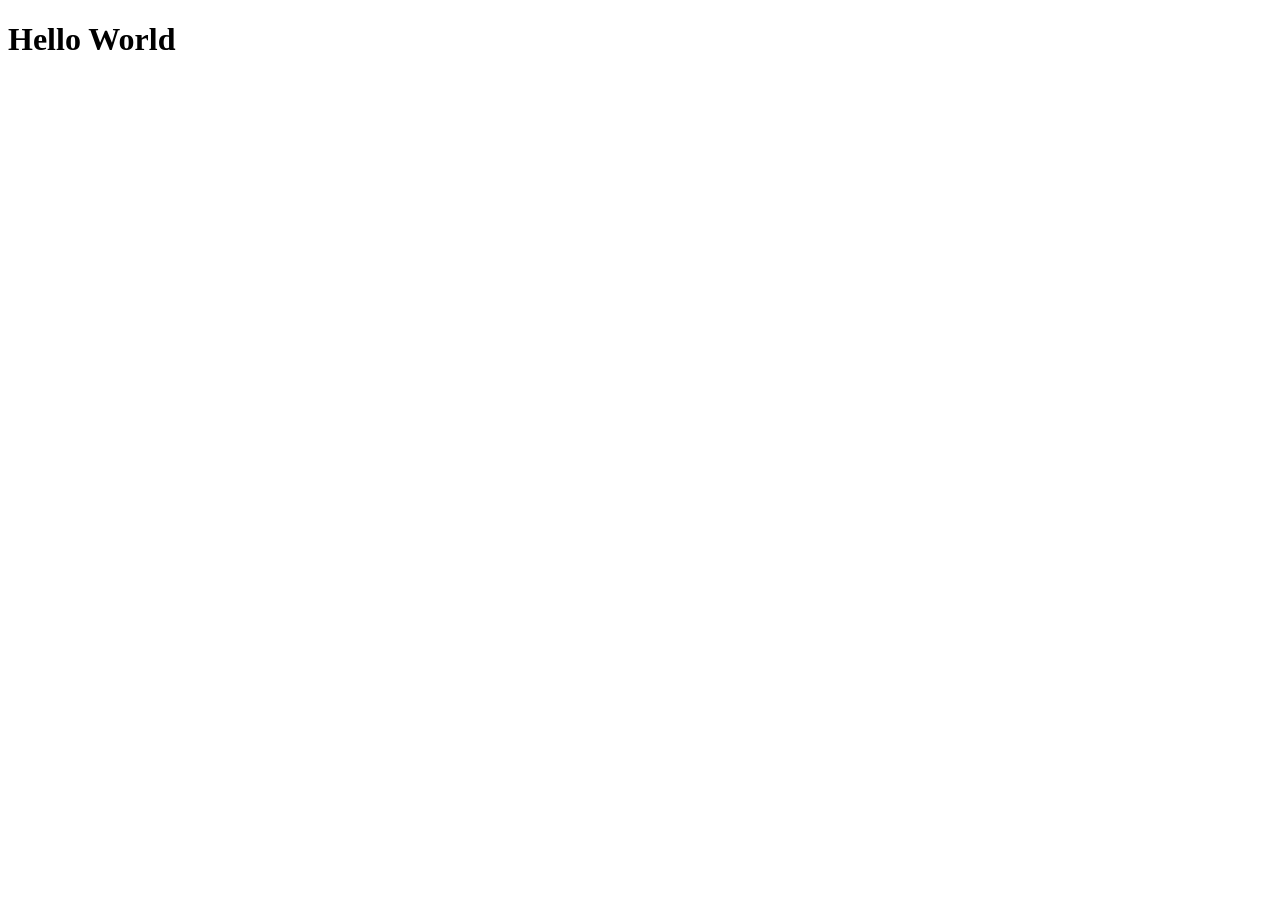
==== src/main/resources/templates/home/index.html @ cd63ce21 "feat(auth): config basic security" ====
<!DOCTYPE html>
<html lang="en">
  <head>
    <meta charset="UTF-8" />
    <meta name="viewport" content="width=device-width, initial-scale=1.0" />
    <title>Home page</title>
  </head>
  <body>
    <th:block th:replace="~{common/layout :: header}"></th:block>
    <h1>Hello World</h1>
    <th:block th:replace="~{common/layout :: footer}"></th:block>
  </body>
</html>
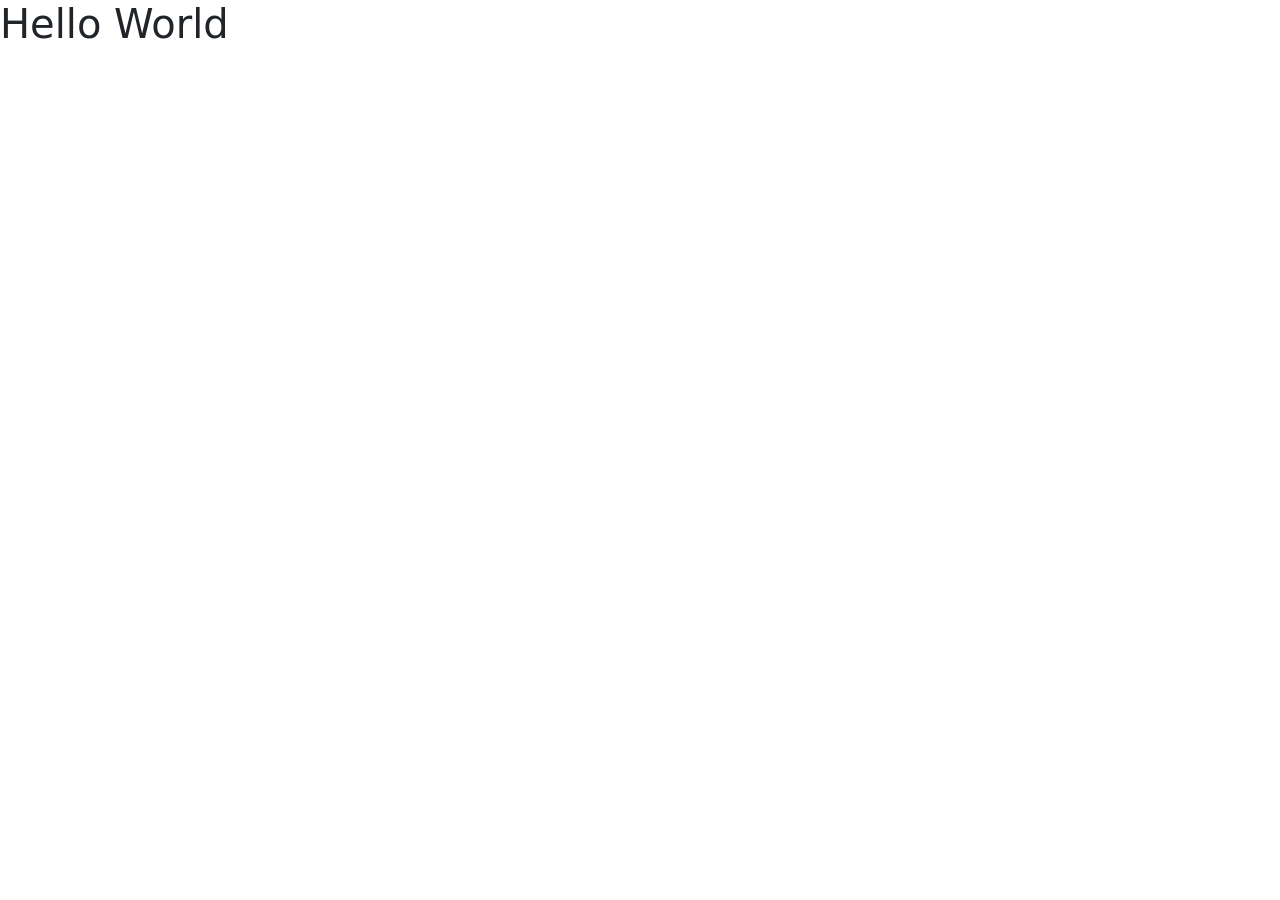
==== commit dc372ce7: "feat(auth, register): add register function" ====
--- a/src/main/resources/templates/home/index.html
+++ b/src/main/resources/templates/home/index.html
@@ -4,10 +4,19 @@
     <meta charset="UTF-8" />
     <meta name="viewport" content="width=device-width, initial-scale=1.0" />
     <title>Home page</title>
+    <link
+      href="https://cdn.jsdelivr.net/npm/bootstrap@5.0.2/dist/css/bootstrap.min.css"
+      rel="stylesheet"
+    />
   </head>
   <body>
     <th:block th:replace="~{common/layout :: header}"></th:block>
     <h1>Hello World</h1>
     <th:block th:replace="~{common/layout :: footer}"></th:block>
+    <script
+      src="https://cdn.jsdelivr.net/npm/bootstrap@5.0.2/dist/js/bootstrap.bundle.min.js"
+      integrity="sha384-MrcW6ZMFYlzcLA8Nl+NtUVF0sA7MsXsP1UyJoMp4YLEuNSfAP+JcXn/tWtIaxVXM"
+      crossorigin="anonymous"
+    ></script>
   </body>
 </html>
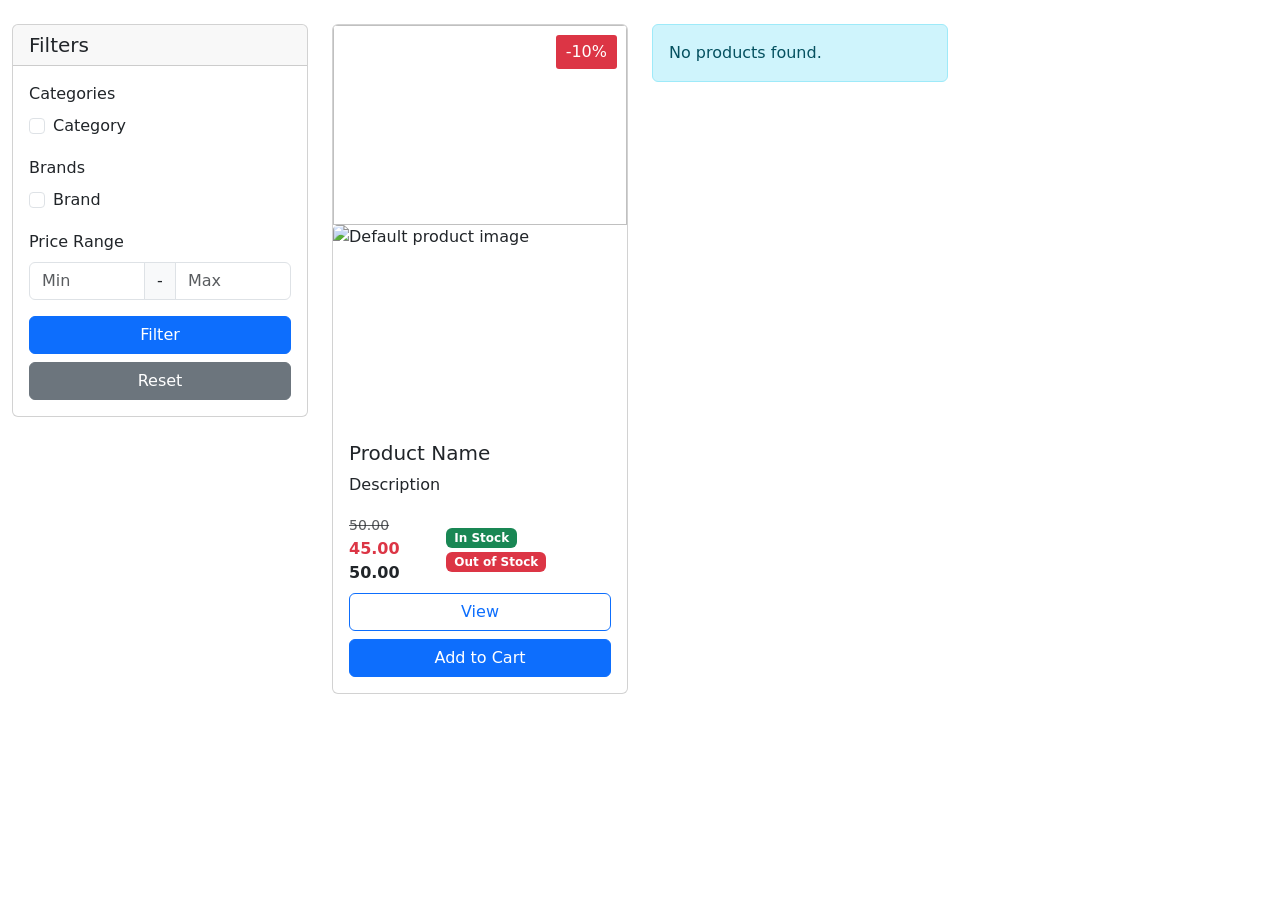
==== commit 0d66a8f0: "feat(home): add home page - add product list - add filter box" ====
--- a/src/main/resources/templates/home/index.html
+++ b/src/main/resources/templates/home/index.html
@@ -1,22 +1,241 @@
 <!DOCTYPE html>
-<html lang="en">
+<html lang="en" xmlns:th="http://www.thymeleaf.org">
   <head>
     <meta charset="UTF-8" />
     <meta name="viewport" content="width=device-width, initial-scale=1.0" />
-    <title>Home page</title>
+    <title>E-Bake Ingredients</title>
     <link
       href="https://cdn.jsdelivr.net/npm/bootstrap@5.0.2/dist/css/bootstrap.min.css"
       rel="stylesheet"
     />
+    <style>
+      .card-img-top {
+        height: 200px;
+        object-fit: cover;
+      }
+      .product-card {
+        height: 100%;
+      }
+      .discount-badge {
+        position: absolute;
+        top: 10px;
+        right: 10px;
+        background-color: #dc3545;
+        color: white;
+        padding: 5px 10px;
+        border-radius: 3px;
+      }
+    </style>
   </head>
   <body>
     <th:block th:replace="~{common/layout :: header}"></th:block>
-    <h1>Hello World</h1>
+
+    <div class="container-fluid mt-4">
+      <div class="row">
+        <!-- Filters Sidebar -->
+        <div class="col-md-3 mb-4">
+          <div class="card">
+            <div class="card-header"><h5 class="mb-0">Filters</h5></div>
+            <div class="card-body">
+              <form id="filterForm" method="get" th:action="@{/}">
+                <!-- Category Filter -->
+                <div class="mb-3">
+                  <label class="form-label">Categories</label>
+                  <div class="overflow-auto" style="max-height: 200px">
+                    <div class="form-check" th:each="category : ${categories}">
+                      <input
+                        class="form-check-input"
+                        type="checkbox"
+                        th:name="categoryIds"
+                        th:value="${category.id}"
+                        th:id="${'category-' + category.id}"
+                        th:checked="${categoryIds != null and categoryIds.contains( category.id)}"
+                      />
+                      <label
+                        class="form-check-label"
+                        th:for="${'category-' + category.id}"
+                        th:text="${category.name}"
+                        >Category</label
+                      >
+                    </div>
+                  </div>
+                </div>
+
+                <!-- Brand Filter -->
+                <div class="mb-3">
+                  <label class="form-label">Brands</label>
+                  <div class="overflow-auto" style="max-height: 200px">
+                    <div class="form-check" th:each="brand : ${brands}">
+                      <input
+                        class="form-check-input"
+                        type="checkbox"
+                        th:name="brandIds"
+                        th:value="${brand.id}"
+                        th:id="${'brand-' + brand.id}"
+                        th:checked="${brandIds != null and brandIds.contains( brand.id)}"
+                      />
+                      <label
+                        class="form-check-label"
+                        th:for="${'brand-' + brand.id}"
+                        th:text="${brand.name}"
+                        >Brand</label
+                      >
+                    </div>
+                  </div>
+                </div>
+
+                <!-- Price Range -->
+                <div class="mb-3">
+                  <label class="form-label">Price Range</label>
+                  <div class="input-group mb-2">
+                    <input
+                      type="number"
+                      class="form-control"
+                      name="minPrice"
+                      placeholder="Min"
+                      min="0"
+                      th:value="${param.minPrice != null ? param.minPrice : ''}"
+                    />
+                    <span class="input-group-text">-</span>
+                    <input
+                      type="number"
+                      class="form-control"
+                      name="maxPrice"
+                      placeholder="Max"
+                      min="0"
+                      th:value="${param.maxPrice != null ? param.maxPrice : ''}"
+                    />
+                  </div>
+                </div>
+                <!-- Buttons -->
+                <div class="d-grid gap-2">
+                  <button type="submit" class="btn btn-primary">Filter</button>
+                  <button type="reset" class="btn btn-secondary">Reset</button>
+                </div>
+              </form>
+            </div>
+          </div>
+        </div>
+
+        <!-- Products Grid -->
+        <div class="col-md-9">
+          <div class="row row-cols-1 row-cols-md-3 g-4">
+            <div class="col" th:each="product : ${products}">
+              <div class="card h-100 product-card position-relative">
+                <span
+                  class="discount-badge"
+                  th:if="${product.discount > 0}"
+                  th:text="${#numbers.formatDecimal(product.discount * 100, 0, 0)} + '%'"
+                  >-10%</span
+                >
+
+                <!-- image: first or default -->
+                <img
+                  class="card-img-top"
+                  th:if="${product.images != null and !#lists.isEmpty(product.images)}"
+                  th:src="${product.images[0].src}"
+                  th:alt="${product.images[0].altText}"
+                />
+                <img
+                  class="card-img-top"
+                  th:unless="${product.images != null and !#lists.isEmpty(product.images)}"
+                  th:src="@{/images/default-product.jpg}"
+                  alt="Default product image"
+                />
+
+                <div class="card-body d-flex flex-column">
+                  <h5 class="card-title" th:text="${product.name}">
+                    Product Name
+                  </h5>
+                  <p
+                    class="card-text text-truncate"
+                    th:text="${product.description}"
+                  >
+                    Description
+                  </p>
+
+                  <div class="mt-auto">
+                    <div
+                      class="d-flex justify-content-between align-items-center mb-2"
+                    >
+                      <div>
+                        <div th:if="${product.discount > 0}">
+                          <small
+                            class="text-muted text-decoration-line-through me-2"
+                            th:text="${#numbers.formatDecimal(product.unitPrice, 0, 'COMMA', 2, 'POINT')}"
+                            >50.00</small
+                          >
+                          <span
+                            class="fw-bold text-danger"
+                            th:text="${#numbers.formatDecimal(product.unitPrice * (1 - product.discount), 0, 'COMMA', 2, 'POINT')}"
+                            >45.00</span
+                          >
+                        </div>
+                        <div th:unless="${product.discount > 0}">
+                          <span
+                            class="fw-bold"
+                            th:text="${#numbers.formatDecimal(product.unitPrice, 0, 'COMMA', 2, 'POINT')}"
+                            >50.00</span
+                          >
+                        </div>
+                        <div
+                          class="small text-muted"
+                          th:if="${product.unitPrice != 0}"
+                          th:text="'Unit price: ' + ${#numbers.formatDecimal(product.unitPrice, 0, 'COMMA', 2, 'POINT')}"
+                        ></div>
+                      </div>
+
+                      <div>
+                        <span
+                          class="badge bg-success"
+                          th:if="${product.stock > 0}"
+                          >In Stock</span
+                        >
+                        <span
+                          class="badge bg-danger"
+                          th:unless="${product.stock > 0}"
+                          >Out of Stock</span
+                        >
+                      </div>
+                    </div>
+
+                    <a
+                      th:href="@{/product/{id}(id=${product.id})}"
+                      class="btn btn-outline-primary w-100 mb-2"
+                      >View</a
+                    >
+                    <button
+                      class="btn btn-primary w-100"
+                      th:disabled="${product.stock <= 0}"
+                    >
+                      Add to Cart
+                    </button>
+                  </div>
+                </div>
+              </div>
+            </div>
+            <!-- if no products -->
+            <div
+              class="col-12"
+              th:if="${products == null or #lists.isEmpty(products)}"
+            >
+              <div class="alert alert-info">No products found.</div>
+            </div>
+          </div>
+        </div>
+      </div>
+    </div>
+
     <th:block th:replace="~{common/layout :: footer}"></th:block>
-    <script
-      src="https://cdn.jsdelivr.net/npm/bootstrap@5.0.2/dist/js/bootstrap.bundle.min.js"
-      integrity="sha384-MrcW6ZMFYlzcLA8Nl+NtUVF0sA7MsXsP1UyJoMp4YLEuNSfAP+JcXn/tWtIaxVXM"
-      crossorigin="anonymous"
-    ></script>
+
+    <script src="https://cdn.jsdelivr.net/npm/bootstrap@5.0.2/dist/js/bootstrap.bundle.min.js"></script>
+    <script>
+      // submit form after reset so filters clear
+      document
+        .getElementById("filterForm")
+        .addEventListener("reset", function () {
+          setTimeout(() => this.submit(), 10);
+        });
+    </script>
   </body>
 </html>
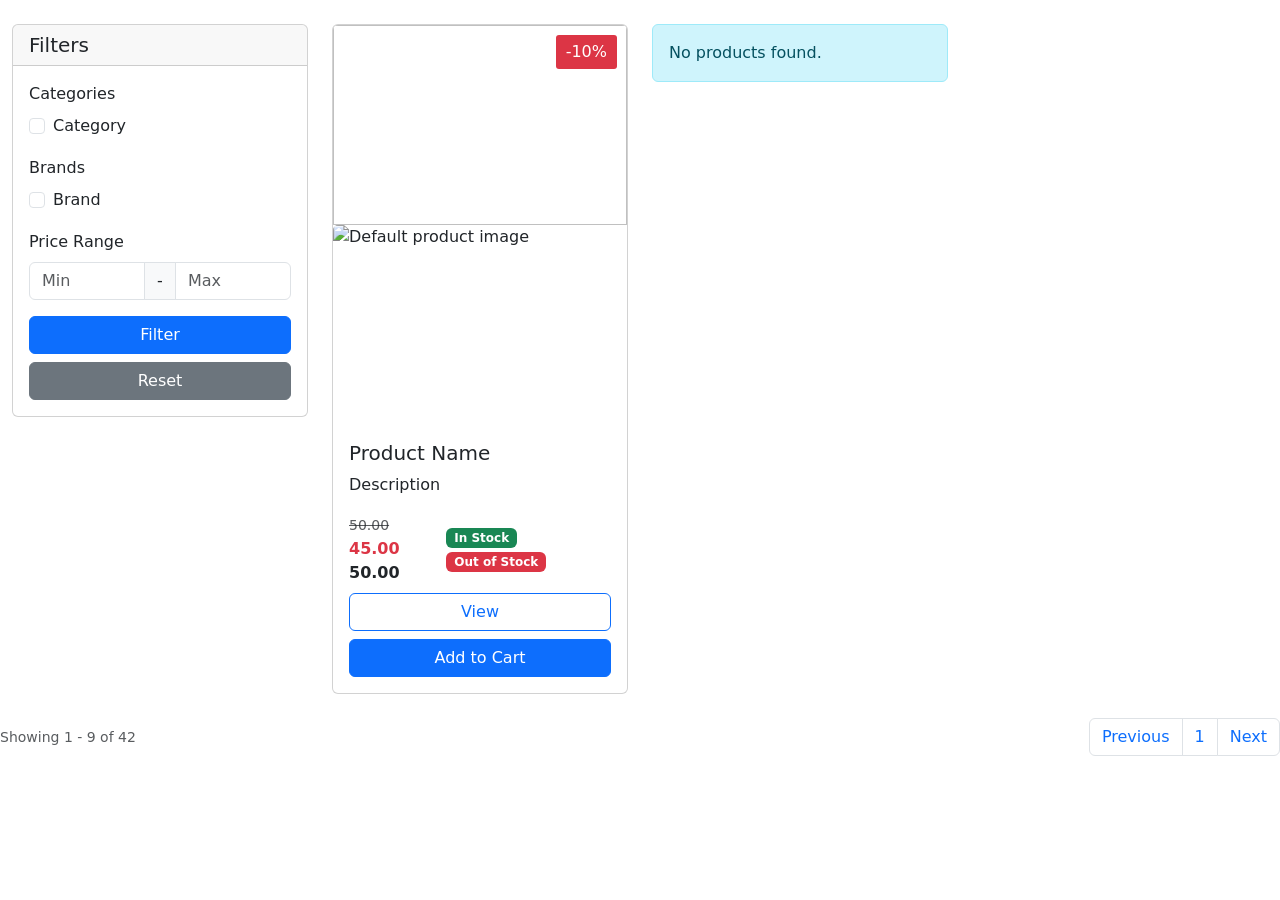
==== commit adfb2f7b: "feat(home): add pagination - change docker file to cache dependency" ====
--- a/src/main/resources/templates/home/index.html
+++ b/src/main/resources/templates/home/index.html
@@ -225,6 +225,53 @@
         </div>
       </div>
     </div>
+    <!-- Pagination -->
+    <div class="row mt-4" th:if="${page != null and page.totalPages > 0}">
+      <div class="col-12 d-flex justify-content-between align-items-center">
+        <div>
+          <small
+            class="text-muted"
+            th:text="'Showing ' + (${page.number} * ${page.size} + 1) + ' - ' + (${page.number} * ${page.size} + ${products.size()}) + ' of ' + ${page.totalElements}"
+            >Showing 1 - 9 of 42</small
+          >
+        </div>
+
+        <nav>
+          <ul class="pagination mb-0">
+            <li class="page-item" th:classappend="${page.first} ? 'disabled'">
+              <a
+                class="page-link"
+                th:href="@{/(page=${page.number - 1}, size=${page.size}, categoryIds=${categoryIds}, brandIds=${brandIds}, minPrice=${minPrice}, maxPrice=${maxPrice})}"
+                aria-label="Previous"
+                >Previous</a
+              >
+            </li>
+
+            <li
+              class="page-item"
+              th:each="i : ${#numbers.sequence(0, page.totalPages - 1)}"
+              th:classappend="${i == page.number} ? 'active'"
+            >
+              <a
+                class="page-link"
+                th:text="${i + 1}"
+                th:href="@{/(page=${i}, size=${page.size}, categoryIds=${categoryIds}, brandIds=${brandIds}, minPrice=${minPrice}, maxPrice=${maxPrice})}"
+                >1</a
+              >
+            </li>
+
+            <li class="page-item" th:classappend="${page.last} ? 'disabled'">
+              <a
+                class="page-link"
+                th:href="@{/(page=${page.number + 1}, size=${page.size}, categoryIds=${categoryIds}, brandIds=${brandIds}, minPrice=${minPrice}, maxPrice=${maxPrice})}"
+                aria-label="Next"
+                >Next</a
+              >
+            </li>
+          </ul>
+        </nav>
+      </div>
+    </div>
 
     <th:block th:replace="~{common/layout :: footer}"></th:block>
 
@@ -233,8 +280,9 @@
       // submit form after reset so filters clear
       document
         .getElementById("filterForm")
-        .addEventListener("reset", function () {
-          setTimeout(() => this.submit(), 10);
+        .addEventListener("reset", function (e) {
+          e.preventDefault();
+          window.location.href = "/";
         });
     </script>
   </body>
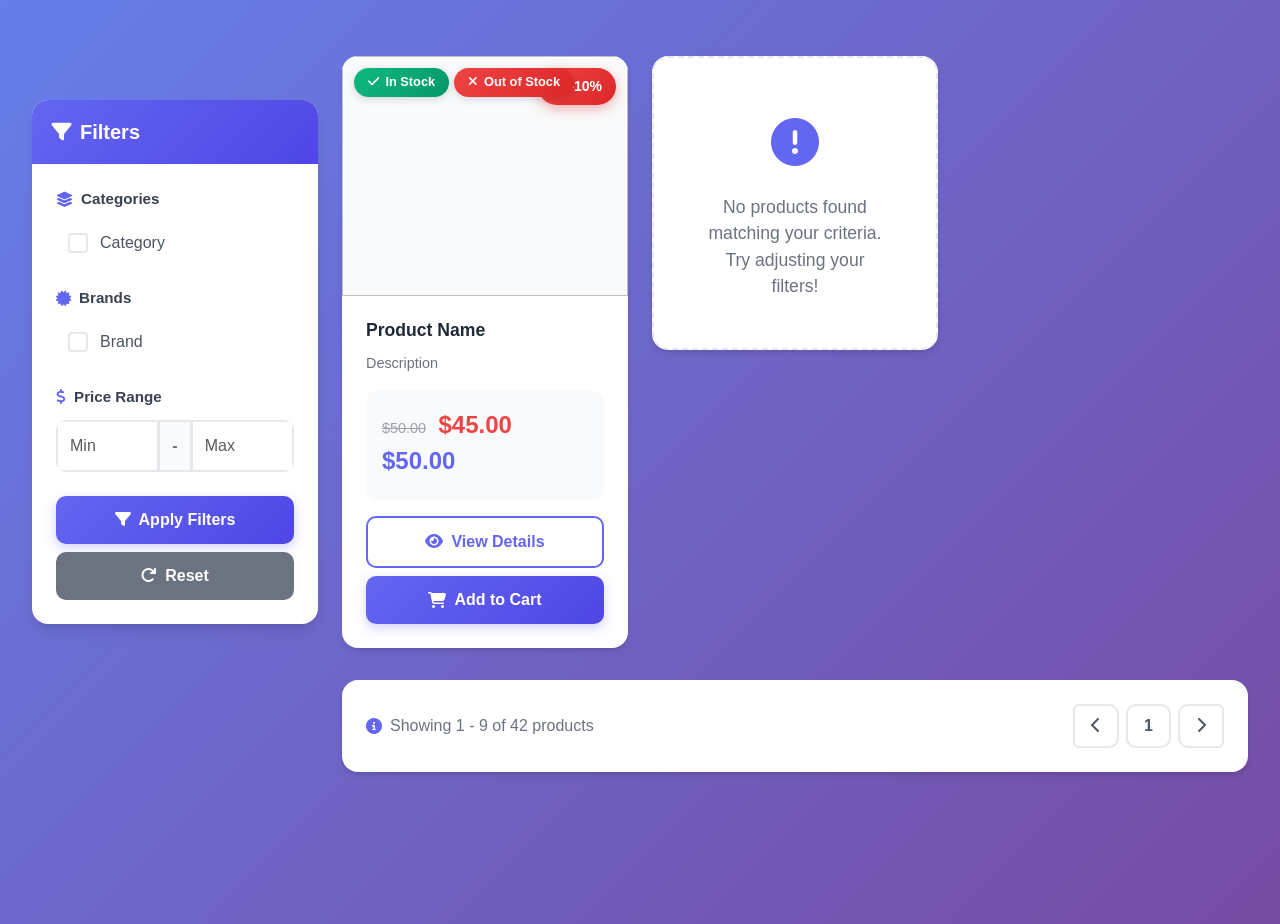
==== commit aea0ce01: "style: update  css" ====
--- a/src/main/resources/templates/home/index.html
+++ b/src/main/resources/templates/home/index.html
@@ -3,27 +3,651 @@
   <head>
     <meta charset="UTF-8" />
     <meta name="viewport" content="width=device-width, initial-scale=1.0" />
-    <title>E-Bake Ingredients</title>
+    <title>E-Bake Ingredients - Premium Baking Supplies</title>
     <link
       href="https://cdn.jsdelivr.net/npm/bootstrap@5.0.2/dist/css/bootstrap.min.css"
       rel="stylesheet"
     />
+    <link
+      rel="stylesheet"
+      href="https://cdnjs.cloudflare.com/ajax/libs/font-awesome/6.4.0/css/all.min.css"
+    />
     <style>
+      :root {
+        --primary-color: #6366f1;
+        --primary-dark: #4f46e5;
+        --success-color: #10b981;
+        --danger-color: #ef4444;
+        --warning-color: #f59e0b;
+        --border-color: #e5e7eb;
+        --bg-light: #f9fafb;
+        --shadow-sm: 0 1px 2px 0 rgb(0 0 0 / 0.05);
+        --shadow-md: 0 4px 6px -1px rgb(0 0 0 / 0.1),
+          0 2px 4px -2px rgb(0 0 0 / 0.1);
+        --shadow-lg: 0 10px 15px -3px rgb(0 0 0 / 0.1),
+          0 4px 6px -4px rgb(0 0 0 / 0.1);
+        --shadow-xl: 0 20px 25px -5px rgb(0 0 0 / 0.1),
+          0 8px 10px -6px rgb(0 0 0 / 0.1);
+      }
+
+      body {
+        background: linear-gradient(135deg, #667eea 0%, #764ba2 100%);
+        min-height: 100vh;
+        font-family: "Segoe UI", Tahoma, Geneva, Verdana, sans-serif;
+      }
+
+      .container-fluid {
+        padding: 2rem;
+        max-width: 1600px;
+        margin: 0 auto;
+      }
+
+      /* Filter Sidebar */
+      .filter-card {
+        background: white;
+        border-radius: 16px;
+        box-shadow: var(--shadow-lg);
+        border: none;
+        position: sticky;
+        top: 100px;
+        animation: slideInLeft 0.5s ease-out;
+      }
+
+      .filter-card .card-header {
+        background: linear-gradient(
+          135deg,
+          var(--primary-color) 0%,
+          var(--primary-dark) 100%
+        );
+        color: white;
+        border-radius: 16px 16px 0 0 !important;
+        padding: 1.25rem;
+        border: none;
+      }
+
+      .filter-card .card-header h5 {
+        margin: 0;
+        font-weight: 700;
+        display: flex;
+        align-items: center;
+        gap: 0.5rem;
+      }
+
+      .filter-card .card-header h5::before {
+        content: "\f0b0";
+        font-family: "Font Awesome 6 Free";
+        font-weight: 900;
+      }
+
+      .filter-card .card-body {
+        padding: 1.5rem;
+      }
+
+      .filter-section {
+        margin-bottom: 1.5rem;
+      }
+
+      .filter-section .form-label {
+        font-weight: 600;
+        color: #374151;
+        margin-bottom: 0.75rem;
+        font-size: 0.95rem;
+        display: flex;
+        align-items: center;
+        gap: 0.5rem;
+      }
+
+      .filter-section .form-label i {
+        color: var(--primary-color);
+      }
+
+      .filter-scroll {
+        max-height: 200px;
+        overflow-y: auto;
+        padding-right: 0.5rem;
+      }
+
+      .filter-scroll::-webkit-scrollbar {
+        width: 6px;
+      }
+
+      .filter-scroll::-webkit-scrollbar-track {
+        background: #f1f1f1;
+        border-radius: 10px;
+      }
+
+      .filter-scroll::-webkit-scrollbar-thumb {
+        background: var(--primary-color);
+        border-radius: 10px;
+      }
+
+      .form-check {
+        padding: 0.5rem 0.75rem;
+        border-radius: 8px;
+        transition: all 0.3s ease;
+        margin-bottom: 0.5rem;
+      }
+
+      .form-check:hover {
+        background: rgba(99, 102, 241, 0.05);
+      }
+
+      .form-check {
+        padding: 0.5rem 0.75rem;
+        border-radius: 8px;
+        transition: all 0.3s ease;
+        margin-bottom: 0.5rem;
+        display: flex !important;
+        align-items: center;
+      }
+
+      .form-check:hover {
+        background: rgba(99, 102, 241, 0.05);
+      }
+
+      .form-check-input {
+        width: 1.25rem;
+        height: 1.25rem;
+        border: 2px solid var(--border-color);
+        border-radius: 6px;
+        cursor: pointer;
+        transition: all 0.3s ease;
+        margin: 0 !important;
+        flex-shrink: 0;
+        display: block !important;
+        position: relative;
+        appearance: none;
+        -webkit-appearance: none;
+        -moz-appearance: none;
+        background: white;
+      }
+
+      .form-check-input:checked {
+        background-color: var(--primary-color);
+        border-color: var(--primary-color);
+        background-image: url("data:image/svg+xml,%3csvg xmlns='http://www.w3.org/2000/svg' viewBox='0 0 20 20'%3e%3cpath fill='none' stroke='%23fff' stroke-linecap='round' stroke-linejoin='round' stroke-width='3' d='M6 10l3 3l6-6'/%3e%3c/svg%3e");
+        background-repeat: no-repeat;
+        background-position: center;
+        background-size: 100% 100%;
+      }
+
+      .form-check-input:focus {
+        box-shadow: 0 0 0 3px rgba(99, 102, 241, 0.1);
+        outline: none;
+      }
+
+      .form-check-label {
+        cursor: pointer;
+        color: #4b5563;
+        font-weight: 500;
+        margin-left: 0.75rem !important;
+        flex: 1;
+        user-select: none;
+      }
+
+      .form-check-input:checked {
+        background-color: var(--primary-color);
+        border-color: var(--primary-color);
+      }
+
+      .form-check-input:focus {
+        box-shadow: 0 0 0 3px rgba(99, 102, 241, 0.1);
+      }
+
+      .form-check-label {
+        cursor: pointer;
+        color: #4b5563;
+        font-weight: 500;
+        margin-left: 0.5rem;
+      }
+
+      .price-range-inputs .input-group {
+        border-radius: 10px;
+        overflow: hidden;
+      }
+
+      .price-range-inputs .form-control {
+        border: 2px solid var(--border-color);
+        padding: 0.75rem;
+        font-weight: 500;
+      }
+
+      .price-range-inputs .form-control:focus {
+        border-color: var(--primary-color);
+        box-shadow: 0 0 0 3px rgba(99, 102, 241, 0.1);
+      }
+
+      .price-range-inputs .input-group-text {
+        background: var(--bg-light);
+        border: 2px solid var(--border-color);
+        font-weight: 600;
+        color: #6b7280;
+      }
+
+      .btn-primary {
+        background: linear-gradient(
+          135deg,
+          var(--primary-color) 0%,
+          var(--primary-dark) 100%
+        );
+        border: none;
+        padding: 0.75rem 1.5rem;
+        border-radius: 10px;
+        font-weight: 600;
+        transition: all 0.3s ease;
+        box-shadow: 0 4px 12px rgba(99, 102, 241, 0.3);
+      }
+
+      .btn-primary:hover {
+        transform: translateY(-2px);
+        box-shadow: 0 6px 20px rgba(99, 102, 241, 0.4);
+      }
+
+      .btn-secondary {
+        background: #6b7280;
+        border: none;
+        padding: 0.75rem 1.5rem;
+        border-radius: 10px;
+        font-weight: 600;
+        transition: all 0.3s ease;
+      }
+
+      .btn-secondary:hover {
+        background: #4b5563;
+        transform: translateY(-2px);
+      }
+
+      /* Product Cards */
+      .product-card {
+        background: white;
+        border-radius: 16px;
+        overflow: hidden;
+        box-shadow: var(--shadow-md);
+        border: none;
+        transition: all 0.3s ease;
+        height: 100%;
+        animation: fadeInUp 0.5s ease-out;
+      }
+
+      .product-card:hover {
+        transform: translateY(-8px);
+        box-shadow: var(--shadow-xl);
+      }
+
+      .product-image-wrapper {
+        position: relative;
+        overflow: hidden;
+        height: 240px;
+        background: var(--bg-light);
+      }
+
       .card-img-top {
-        height: 200px;
+        width: 100%;
+        height: 100%;
         object-fit: cover;
-      }
-      .product-card {
-        height: 100%;
-      }
+        transition: transform 0.5s ease;
+      }
+
+      .product-card:hover .card-img-top {
+        transform: scale(1.1);
+      }
+
       .discount-badge {
         position: absolute;
-        top: 10px;
-        right: 10px;
-        background-color: #dc3545;
+        top: 12px;
+        right: 12px;
+        background: linear-gradient(
+          135deg,
+          var(--danger-color) 0%,
+          #dc2626 100%
+        );
         color: white;
-        padding: 5px 10px;
-        border-radius: 3px;
+        padding: 0.5rem 0.875rem;
+        border-radius: 20px;
+        font-weight: 700;
+        font-size: 0.875rem;
+        box-shadow: 0 4px 12px rgba(239, 68, 68, 0.4);
+        display: flex;
+        align-items: center;
+        gap: 0.35rem;
+        z-index: 10;
+      }
+
+      .discount-badge::before {
+        content: "\f02b";
+        font-family: "Font Awesome 6 Free";
+        font-weight: 900;
+      }
+
+      .stock-badge-overlay {
+        position: absolute;
+        top: 12px;
+        left: 12px;
+        z-index: 10;
+      }
+
+      .badge {
+        padding: 0.5rem 0.875rem;
+        border-radius: 20px;
+        font-weight: 600;
+        font-size: 0.8rem;
+        display: inline-flex;
+        align-items: center;
+        gap: 0.4rem;
+        box-shadow: 0 2px 8px rgba(0, 0, 0, 0.15);
+      }
+
+      .badge.bg-success {
+        background: linear-gradient(
+          135deg,
+          var(--success-color) 0%,
+          #059669 100%
+        ) !important;
+      }
+
+      .badge.bg-success::before {
+        content: "\f00c";
+        font-family: "Font Awesome 6 Free";
+        font-weight: 900;
+      }
+
+      .badge.bg-danger {
+        background: linear-gradient(
+          135deg,
+          var(--danger-color) 0%,
+          #dc2626 100%
+        ) !important;
+      }
+
+      .badge.bg-danger::before {
+        content: "\f00d";
+        font-family: "Font Awesome 6 Free";
+        font-weight: 900;
+      }
+
+      .product-card .card-body {
+        padding: 1.5rem;
+        display: flex;
+        flex-direction: column;
+      }
+
+      .card-title {
+        font-size: 1.1rem;
+        font-weight: 700;
+        color: #1f2937;
+        margin-bottom: 0.75rem;
+        display: -webkit-box;
+        -webkit-line-clamp: 2;
+        -webkit-box-orient: vertical;
+        overflow: hidden;
+      }
+
+      .card-text {
+        color: #6b7280;
+        font-size: 0.9rem;
+        margin-bottom: 1rem;
+        display: -webkit-box;
+        -webkit-line-clamp: 2;
+        -webkit-box-orient: vertical;
+        overflow: hidden;
+        flex-grow: 1;
+      }
+
+      .price-section {
+        background: var(--bg-light);
+        padding: 1rem;
+        border-radius: 10px;
+        margin-bottom: 1rem;
+      }
+
+      .original-price {
+        font-size: 0.9rem;
+        color: #9ca3af;
+        text-decoration: line-through;
+        margin-right: 0.5rem;
+      }
+
+      .discounted-price {
+        font-size: 1.5rem;
+        font-weight: 700;
+        color: var(--danger-color);
+      }
+
+      .regular-price {
+        font-size: 1.5rem;
+        font-weight: 700;
+        color: var(--primary-color);
+      }
+
+      .unit-price-label {
+        font-size: 0.8rem;
+        color: #6b7280;
+        margin-top: 0.35rem;
+      }
+
+      .btn-outline-primary {
+        border: 2px solid var(--primary-color);
+        color: var(--primary-color);
+        font-weight: 600;
+        border-radius: 10px;
+        padding: 0.75rem;
+        transition: all 0.3s ease;
+      }
+
+      .btn-outline-primary:hover {
+        background: var(--primary-color);
+        color: white;
+        transform: translateY(-2px);
+        box-shadow: 0 4px 12px rgba(99, 102, 241, 0.3);
+      }
+
+      .btn-add-to-cart {
+        display: flex;
+        align-items: center;
+        justify-content: center;
+        gap: 0.5rem;
+      }
+
+      .btn-add-to-cart::before {
+        content: "\f07a";
+        font-family: "Font Awesome 6 Free";
+        font-weight: 900;
+      }
+
+      .btn-add-to-cart:disabled {
+        background: #d1d5db;
+        cursor: not-allowed;
+        opacity: 0.6;
+      }
+
+      /* No products alert */
+      .alert-info {
+        background: white;
+        border: 2px dashed var(--border-color);
+        border-radius: 16px;
+        color: #6b7280;
+        padding: 3rem;
+        text-align: center;
+        font-size: 1.1rem;
+        box-shadow: var(--shadow-md);
+      }
+
+      .alert-info::before {
+        content: "\f06a";
+        font-family: "Font Awesome 6 Free";
+        font-weight: 900;
+        display: block;
+        font-size: 3rem;
+        color: var(--primary-color);
+        margin-bottom: 1rem;
+      }
+
+      /* Pagination */
+      .pagination-wrapper {
+        background: white;
+        border-radius: 16px;
+        padding: 1.5rem;
+        box-shadow: var(--shadow-md);
+        margin-top: 2rem;
+      }
+
+      .pagination {
+        margin: 0;
+        gap: 0.5rem;
+      }
+
+      .page-item .page-link {
+        border: 2px solid var(--border-color);
+        color: #4b5563;
+        font-weight: 600;
+        border-radius: 10px;
+        padding: 0.5rem 1rem;
+        transition: all 0.3s ease;
+      }
+
+      .page-item .page-link:hover {
+        background: rgba(99, 102, 241, 0.1);
+        border-color: var(--primary-color);
+        color: var(--primary-color);
+        transform: translateY(-2px);
+      }
+
+      .page-item.active .page-link {
+        background: linear-gradient(
+          135deg,
+          var(--primary-color) 0%,
+          var(--primary-dark) 100%
+        );
+        border-color: var(--primary-color);
+        color: white;
+        box-shadow: 0 4px 12px rgba(99, 102, 241, 0.3);
+      }
+
+      .page-item.disabled .page-link {
+        background: #f3f4f6;
+        border-color: var(--border-color);
+        color: #9ca3af;
+        cursor: not-allowed;
+      }
+
+      .pagination-info {
+        color: #6b7280;
+        font-weight: 500;
+        display: flex;
+        align-items: center;
+        gap: 0.5rem;
+      }
+
+      .pagination-info::before {
+        content: "\f05a";
+        font-family: "Font Awesome 6 Free";
+        font-weight: 900;
+        color: var(--primary-color);
+      }
+
+      /* Toast notifications */
+      .toast-notification {
+        position: fixed;
+        top: 100px;
+        right: 20px;
+        z-index: 9999;
+        min-width: 300px;
+        border-radius: 12px;
+        box-shadow: var(--shadow-xl);
+        animation: slideInRight 0.3s ease-out;
+        border: none;
+        overflow: hidden;
+      }
+
+      .toast-notification.alert-success {
+        background: linear-gradient(
+          135deg,
+          var(--success-color) 0%,
+          #059669 100%
+        );
+        color: white;
+        border-left: 4px solid #047857;
+      }
+
+      .toast-notification.alert-danger {
+        background: linear-gradient(
+          135deg,
+          var(--danger-color) 0%,
+          #dc2626 100%
+        );
+        color: white;
+        border-left: 4px solid #b91c1c;
+      }
+
+      .toast-notification::before {
+        font-family: "Font Awesome 6 Free";
+        font-weight: 900;
+        font-size: 1.25rem;
+        margin-right: 0.75rem;
+      }
+
+      .toast-notification.alert-success::before {
+        content: "\f00c";
+      }
+
+      .toast-notification.alert-danger::before {
+        content: "\f071";
+      }
+
+      @keyframes slideInLeft {
+        from {
+          opacity: 0;
+          transform: translateX(-30px);
+        }
+        to {
+          opacity: 1;
+          transform: translateX(0);
+        }
+      }
+
+      @keyframes fadeInUp {
+        from {
+          opacity: 0;
+          transform: translateY(20px);
+        }
+        to {
+          opacity: 1;
+          transform: translateY(0);
+        }
+      }
+
+      @keyframes slideInRight {
+        from {
+          opacity: 0;
+          transform: translateX(50px);
+        }
+        to {
+          opacity: 1;
+          transform: translateX(0);
+        }
+      }
+
+      /* Responsive */
+      @media (max-width: 768px) {
+        .container-fluid {
+          padding: 1rem;
+        }
+
+        .filter-card {
+          position: relative;
+          top: 0;
+          margin-bottom: 2rem;
+        }
+
+        .product-image-wrapper {
+          height: 200px;
+        }
+
+        .toast-notification {
+          right: 10px;
+          left: 10px;
+          min-width: auto;
+        }
       }
     </style>
   </head>
@@ -33,15 +657,20 @@
     <div class="container-fluid mt-4">
       <div class="row">
         <!-- Filters Sidebar -->
-        <div class="col-md-3 mb-4">
-          <div class="card">
-            <div class="card-header"><h5 class="mb-0">Filters</h5></div>
+        <div class="col-lg-3 col-md-4 mb-4">
+          <div class="card filter-card">
+            <div class="card-header">
+              <h5 class="mb-0">Filters</h5>
+            </div>
             <div class="card-body">
               <form id="filterForm" method="get" th:action="@{/}">
                 <!-- Category Filter -->
-                <div class="mb-3">
-                  <label class="form-label">Categories</label>
-                  <div class="overflow-auto" style="max-height: 200px">
+                <div class="filter-section mb-3">
+                  <label class="form-label">
+                    <i class="fas fa-layer-group"></i>
+                    Categories
+                  </label>
+                  <div class="filter-scroll">
                     <div class="form-check" th:each="category : ${categories}">
                       <input
                         class="form-check-input"
@@ -49,7 +678,7 @@
                         th:name="categoryIds"
                         th:value="${category.id}"
                         th:id="${'category-' + category.id}"
-                        th:checked="${categoryIds != null and categoryIds.contains( category.id)}"
+                        th:checked="${categoryIds != null and categoryIds.contains(category.id)}"
                       />
                       <label
                         class="form-check-label"
@@ -62,9 +691,12 @@
                 </div>
 
                 <!-- Brand Filter -->
-                <div class="mb-3">
-                  <label class="form-label">Brands</label>
-                  <div class="overflow-auto" style="max-height: 200px">
+                <div class="filter-section mb-3">
+                  <label class="form-label">
+                    <i class="fas fa-certificate"></i>
+                    Brands
+                  </label>
+                  <div class="filter-scroll">
                     <div class="form-check" th:each="brand : ${brands}">
                       <input
                         class="form-check-input"
@@ -72,7 +704,7 @@
                         th:name="brandIds"
                         th:value="${brand.id}"
                         th:id="${'brand-' + brand.id}"
-                        th:checked="${brandIds != null and brandIds.contains( brand.id)}"
+                        th:checked="${brandIds != null and brandIds.contains(brand.id)}"
                       />
                       <label
                         class="form-check-label"
@@ -85,32 +717,42 @@
                 </div>
 
                 <!-- Price Range -->
-                <div class="mb-3">
-                  <label class="form-label">Price Range</label>
-                  <div class="input-group mb-2">
-                    <input
-                      type="number"
-                      class="form-control"
-                      name="minPrice"
-                      placeholder="Min"
-                      min="0"
-                      th:value="${param.minPrice != null ? param.minPrice : ''}"
-                    />
-                    <span class="input-group-text">-</span>
-                    <input
-                      type="number"
-                      class="form-control"
-                      name="maxPrice"
-                      placeholder="Max"
-                      min="0"
-                      th:value="${param.maxPrice != null ? param.maxPrice : ''}"
-                    />
+                <div class="filter-section mb-4">
+                  <label class="form-label">
+                    <i class="fas fa-dollar-sign"></i>
+                    Price Range
+                  </label>
+                  <div class="price-range-inputs">
+                    <div class="input-group mb-2">
+                      <input
+                        type="number"
+                        class="form-control"
+                        name="minPrice"
+                        placeholder="Min"
+                        min="0"
+                        th:value="${param.minPrice != null ? param.minPrice : ''}"
+                      />
+                      <span class="input-group-text">-</span>
+                      <input
+                        type="number"
+                        class="form-control"
+                        name="maxPrice"
+                        placeholder="Max"
+                        min="0"
+                        th:value="${param.maxPrice != null ? param.maxPrice : ''}"
+                      />
+                    </div>
                   </div>
                 </div>
+
                 <!-- Buttons -->
                 <div class="d-grid gap-2">
-                  <button type="submit" class="btn btn-primary">Filter</button>
-                  <button type="reset" class="btn btn-secondary">Reset</button>
+                  <button type="submit" class="btn btn-primary">
+                    <i class="fas fa-filter me-2"></i>Apply Filters
+                  </button>
+                  <button type="reset" class="btn btn-secondary">
+                    <i class="fas fa-redo me-2"></i>Reset
+                  </button>
                 </div>
               </form>
             </div>
@@ -118,95 +760,94 @@
         </div>
 
         <!-- Products Grid -->
-        <div class="col-md-9">
-          <div class="row row-cols-1 row-cols-md-3 g-4">
+        <div class="col-lg-9 col-md-8">
+          <div class="row row-cols-1 row-cols-sm-2 row-cols-lg-3 g-4">
             <div class="col" th:each="product : ${products}">
-              <div class="card h-100 product-card position-relative">
-                <span
-                  class="discount-badge"
-                  th:if="${product.discount > 0}"
-                  th:text="${#numbers.formatDecimal(product.discount * 100, 0, 0)} + '%'"
-                  >-10%</span
-                >
-
-                <!-- image: first or default -->
-                <img
-                  class="card-img-top"
-                  th:if="${product.images != null and !#lists.isEmpty(product.images)}"
-                  th:src="${product.images[0].src}"
-                  th:alt="${product.images[0].altText}"
-                />
-                <img
-                  class="card-img-top"
-                  th:unless="${product.images != null and !#lists.isEmpty(product.images)}"
-                  th:src="@{/images/default-product.jpg}"
-                  alt="Default product image"
-                />
-
-                <div class="card-body d-flex flex-column">
+              <div class="card product-card position-relative">
+                <div class="product-image-wrapper">
+                  <span
+                    class="discount-badge"
+                    th:if="${product.discount > 0}"
+                    th:text="${#numbers.formatDecimal(product.discount * 100, 0, 0)} + '%'"
+                    >-10%</span
+                  >
+
+                  <!-- Stock badge overlay -->
+                  <div class="stock-badge-overlay">
+                    <span class="badge bg-success" th:if="${product.stock > 0}"
+                      >In Stock</span
+                    >
+                    <span
+                      class="badge bg-danger"
+                      th:unless="${product.stock > 0}"
+                      >Out of Stock</span
+                    >
+                  </div>
+
+                  <!-- Product image -->
+                  <img
+                    class="card-img-top"
+                    th:if="${product.images != null and !#lists.isEmpty(product.images)}"
+                    th:src="${product.images[0].src}"
+                    th:alt="${product.images[0].altText}"
+                  />
+                  <img
+                    class="card-img-top"
+                    th:unless="${product.images != null and !#lists.isEmpty(product.images)}"
+                    th:src="@{/images/default-product.jpg}"
+                    alt="Default product image"
+                  />
+                </div>
+
+                <div class="card-body">
                   <h5 class="card-title" th:text="${product.name}">
                     Product Name
                   </h5>
-                  <p
-                    class="card-text text-truncate"
-                    th:text="${product.description}"
-                  >
+                  <p class="card-text" th:text="${product.description}">
                     Description
                   </p>
 
-                  <div class="mt-auto">
-                    <div
-                      class="d-flex justify-content-between align-items-center mb-2"
-                    >
-                      <div>
-                        <div th:if="${product.discount > 0}">
-                          <small
-                            class="text-muted text-decoration-line-through me-2"
-                            th:text="${#numbers.formatDecimal(product.unitPrice, 0, 'COMMA', 2, 'POINT')}"
-                            >50.00</small
-                          >
-                          <span
-                            class="fw-bold text-danger"
-                            th:text="${#numbers.formatDecimal(product.unitPrice * (1 - product.discount), 0, 'COMMA', 2, 'POINT')}"
-                            >45.00</span
-                          >
-                        </div>
-                        <div th:unless="${product.discount > 0}">
-                          <span
-                            class="fw-bold"
-                            th:text="${#numbers.formatDecimal(product.unitPrice, 0, 'COMMA', 2, 'POINT')}"
-                            >50.00</span
-                          >
-                        </div>
-                        <div
-                          class="small text-muted"
-                          th:if="${product.unitPrice != 0}"
-                          th:text="'Unit price: ' + ${#numbers.formatDecimal(product.unitPrice, 0, 'COMMA', 2, 'POINT')}"
-                        ></div>
-                      </div>
-
+                  <div class="price-section">
+                    <div th:if="${product.discount > 0}">
                       <div>
                         <span
-                          class="badge bg-success"
-                          th:if="${product.stock > 0}"
-                          >In Stock</span
+                          class="original-price"
+                          th:text="'$' + ${#numbers.formatDecimal(product.unitPrice, 0, 'COMMA', 2, 'POINT')}"
+                          >$50.00</span
                         >
                         <span
-                          class="badge bg-danger"
-                          th:unless="${product.stock > 0}"
-                          >Out of Stock</span
+                          class="discounted-price"
+                          th:text="'$' + ${#numbers.formatDecimal(product.unitPrice * (1 - product.discount), 0, 'COMMA', 2, 'POINT')}"
+                          >$45.00</span
                         >
                       </div>
                     </div>
-
+                    <div th:unless="${product.discount > 0}">
+                      <span
+                        class="regular-price"
+                        th:text="'$' + ${#numbers.formatDecimal(product.unitPrice, 0, 'COMMA', 2, 'POINT')}"
+                        >$50.00</span
+                      >
+                    </div>
+                    <div
+                      class="unit-price-label"
+                      th:if="${product.unitPrice != 0}"
+                      th:text="'Unit price: $' + ${#numbers.formatDecimal(product.unitPrice, 0, 'COMMA', 2, 'POINT')}"
+                    ></div>
+                  </div>
+
+                  <div class="d-grid gap-2">
                     <a
                       th:href="@{/product/{id}(id=${product.id})}"
-                      class="btn btn-outline-primary w-100 mb-2"
-                      >View</a
+                      class="btn btn-outline-primary"
                     >
+                      <i class="fas fa-eye me-2"></i>View Details
+                    </a>
                     <button
-                      class="btn btn-primary w-100"
+                      sec:authorize="hasRole('CUSTOMER')"
+                      class="btn btn-primary btn-add-to-cart"
                       th:disabled="${product.stock <= 0}"
+                      th:data-product-id="${product.id}"
                     >
                       Add to Cart
                     </button>
@@ -214,76 +855,143 @@
                 </div>
               </div>
             </div>
-            <!-- if no products -->
+
+            <!-- No products found -->
             <div
               class="col-12"
               th:if="${products == null or #lists.isEmpty(products)}"
             >
-              <div class="alert alert-info">No products found.</div>
+              <div class="alert alert-info">
+                No products found matching your criteria. Try adjusting your
+                filters!
+              </div>
+            </div>
+          </div>
+
+          <!-- Pagination -->
+          <div
+            class="pagination-wrapper"
+            th:if="${page != null and page.totalPages > 0}"
+          >
+            <div
+              class="d-flex justify-content-between align-items-center flex-wrap gap-3"
+            >
+              <div class="pagination-info">
+                <span
+                  th:text="'Showing ' + (${page.number} * ${page.size} + 1) + ' - ' + (${page.number} * ${page.size} + ${products.size()}) + ' of ' + ${page.totalElements} + ' products'"
+                  >Showing 1 - 9 of 42 products</span
+                >
+              </div>
+
+              <nav>
+                <ul class="pagination mb-0">
+                  <li
+                    class="page-item"
+                    th:classappend="${page.first} ? 'disabled'"
+                  >
+                    <a
+                      class="page-link"
+                      th:href="@{/(page=${page.number - 1}, size=${page.size}, categoryIds=${categoryIds}, brandIds=${brandIds}, minPrice=${minPrice}, maxPrice=${maxPrice})}"
+                    >
+                      <i class="fas fa-chevron-left"></i>
+                    </a>
+                  </li>
+
+                  <li
+                    class="page-item"
+                    th:each="i : ${#numbers.sequence(0, page.totalPages - 1)}"
+                    th:classappend="${i == page.number} ? 'active'"
+                  >
+                    <a
+                      class="page-link"
+                      th:text="${i + 1}"
+                      th:href="@{/(page=${i}, size=${page.size}, categoryIds=${categoryIds}, brandIds=${brandIds}, minPrice=${minPrice}, maxPrice=${maxPrice})}"
+                      >1</a
+                    >
+                  </li>
+
+                  <li
+                    class="page-item"
+                    th:classappend="${page.last} ? 'disabled'"
+                  >
+                    <a
+                      class="page-link"
+                      th:href="@{/(page=${page.number + 1}, size=${page.size}, categoryIds=${categoryIds}, brandIds=${brandIds}, minPrice=${minPrice}, maxPrice=${maxPrice})}"
+                    >
+                      <i class="fas fa-chevron-right"></i>
+                    </a>
+                  </li>
+                </ul>
+              </nav>
             </div>
           </div>
         </div>
       </div>
     </div>
-    <!-- Pagination -->
-    <div class="row mt-4" th:if="${page != null and page.totalPages > 0}">
-      <div class="col-12 d-flex justify-content-between align-items-center">
-        <div>
-          <small
-            class="text-muted"
-            th:text="'Showing ' + (${page.number} * ${page.size} + 1) + ' - ' + (${page.number} * ${page.size} + ${products.size()}) + ' of ' + ${page.totalElements}"
-            >Showing 1 - 9 of 42</small
-          >
-        </div>
-
-        <nav>
-          <ul class="pagination mb-0">
-            <li class="page-item" th:classappend="${page.first} ? 'disabled'">
-              <a
-                class="page-link"
-                th:href="@{/(page=${page.number - 1}, size=${page.size}, categoryIds=${categoryIds}, brandIds=${brandIds}, minPrice=${minPrice}, maxPrice=${maxPrice})}"
-                aria-label="Previous"
-                >Previous</a
-              >
-            </li>
-
-            <li
-              class="page-item"
-              th:each="i : ${#numbers.sequence(0, page.totalPages - 1)}"
-              th:classappend="${i == page.number} ? 'active'"
-            >
-              <a
-                class="page-link"
-                th:text="${i + 1}"
-                th:href="@{/(page=${i}, size=${page.size}, categoryIds=${categoryIds}, brandIds=${brandIds}, minPrice=${minPrice}, maxPrice=${maxPrice})}"
-                >1</a
-              >
-            </li>
-
-            <li class="page-item" th:classappend="${page.last} ? 'disabled'">
-              <a
-                class="page-link"
-                th:href="@{/(page=${page.number + 1}, size=${page.size}, categoryIds=${categoryIds}, brandIds=${brandIds}, minPrice=${minPrice}, maxPrice=${maxPrice})}"
-                aria-label="Next"
-                >Next</a
-              >
-            </li>
-          </ul>
-        </nav>
-      </div>
-    </div>
 
     <th:block th:replace="~{common/layout :: footer}"></th:block>
 
     <script src="https://cdn.jsdelivr.net/npm/bootstrap@5.0.2/dist/js/bootstrap.bundle.min.js"></script>
     <script>
-      // submit form after reset so filters clear
+      // Reset form handler
       document
         .getElementById("filterForm")
         .addEventListener("reset", function (e) {
           e.preventDefault();
           window.location.href = "/";
         });
+
+      // Add to cart functionality
+      document.addEventListener("DOMContentLoaded", function () {
+        const buttons = document.querySelectorAll(".btn-add-to-cart");
+
+        buttons.forEach((btn) => {
+          btn.addEventListener("click", async function () {
+            const productId = this.dataset.productId;
+            const originalText = this.innerHTML;
+
+            // Loading state
+            this.innerHTML =
+              '<i class="fas fa-spinner fa-spin me-2"></i>Adding...';
+            this.disabled = true;
+
+            try {
+              const response = await fetch(`/cart/add?productId=${productId}`, {
+                method: "POST",
+              });
+              const data = await response.json();
+
+              showToast(
+                data.message || "Product added to cart successfully!",
+                "success"
+              );
+
+              // Reset button after a delay
+              setTimeout(() => {
+                this.innerHTML = originalText;
+                this.disabled = false;
+              }, 1000);
+            } catch (error) {
+              console.error("Error adding to cart:", error);
+              showToast("Something went wrong! Please try again.", "danger");
+              this.innerHTML = originalText;
+              this.disabled = false;
+            }
+          });
+        });
+
+        function showToast(message, type) {
+          const toast = document.createElement("div");
+          toast.className = `alert alert-${type} toast-notification`;
+          toast.textContent = message;
+          document.body.appendChild(toast);
+
+          setTimeout(() => {
+            toast.style.animation = "slideInRight 0.3s ease-out reverse";
+            setTimeout(() => toast.remove(), 300);
+          }, 3000);
+        }
+      });
     </script>
   </body>
 </html>
